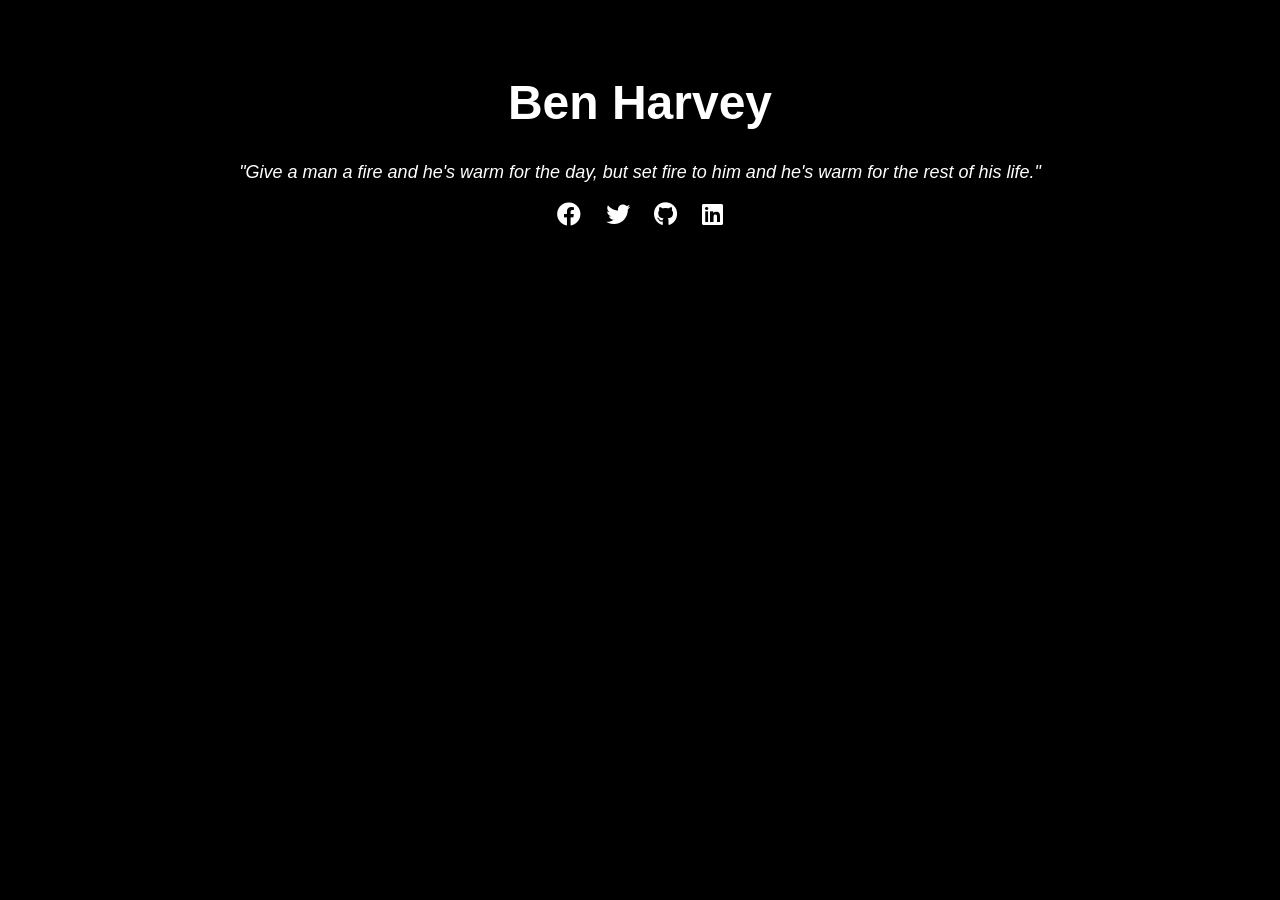
==== index.html @ e2bfe621 "fixed broken social links" ====
<!DOCTYPE html>

<html lang="en">

<head>
    
    <meta charset="UTF-8">
    
    <meta name="viewport" content="width=device-width, initial-scale=1.0">
    
    <link rel="icon" type="image/x-icon" href="assets\favicon.ico">
    <link rel="stylesheet" type="text/css" href="style.css">
    <link rel="stylesheet" href="https://cdnjs.cloudflare.com/ajax/libs/font-awesome/5.15.3/css/all.min.css">
    
    <script src="script.js"></script>
    
    <title>Ben Harvey's Website</title>
    
</head>

<body>
    
    <h1>Ben Harvey</h1>

    <p><span><em>"Give a man a fire and he's warm for the day, but set fire to him and he's warm for the rest of his life."</em></span></p>

    <footer>

        <ul class="social-links">
            <li><a href="https://www.facebook.com/ben.harvey.73307634"><i class="fab fa-facebook"></i></a></li>
            <li><a href="https://twitter.com/BenHarv70052953"><i class="fab fa-twitter"></i></a></li>
            <li><a href="https://github.com/xBen-Harveyx"><i class="fab fa-github"></i></a></li>
            <li><a href="https://www.linkedin.com/in/benjamindharvey/"><i class="fab fa-linkedin"></i></a></li>
            <!-- Add more elements for additional links -->
            <!-- Add more elements for additional links -->
        </ul>

    </footer>


</body>

</html>
---- style.css ----
body {
  background-color: #000;
  color: #fff;
  font-family: Arial, Helvetica, sans-serif;
}

h1 {
  color: #fff;
  text-align: center;
  font-size: 48px;
  margin-top: 75px;
}

a {
  color: #6bbed8;
}

p  {
    color: #fff;
    text-align: center;
    font-size: 18px;
}

footer {
    background-color: #000; /* Optional: Add a background color to the footer */
    text-align: center; /* Center the links horizontally */
  }
  
.social-links {
  list-style: none;
  padding: 0;
  text-align: center;
}

.social-links li {
  display: inline;
  margin: 0 10px;
}

.social-links a {
  color: #fff; /* Set the color for the icons */
  text-decoration: none;
  font-size: 24px; /* Adjust the size of the icons */
}

/* Add more styles for other elements as needed */
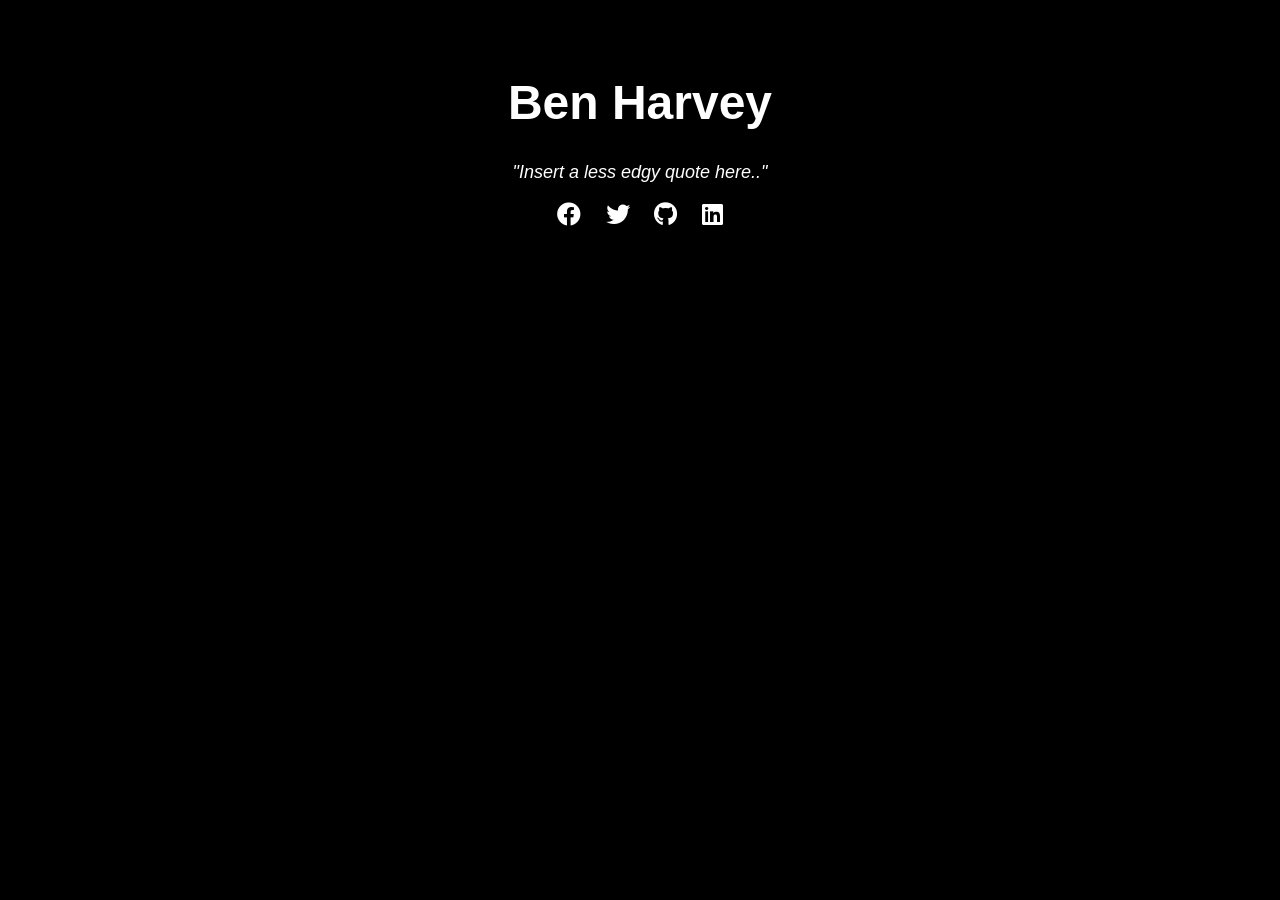
==== commit 99bace58: "Add files via upload" ====
--- a/index.html
+++ b/index.html
@@ -22,15 +22,15 @@
     
     <h1>Ben Harvey</h1>
 
-    <p><span><em>"Give a man a fire and he's warm for the day, but set fire to him and he's warm for the rest of his life."</em></span></p>
+    <p><span><em>"Insert a less edgy quote here.."</em></span></p>
 
     <footer>
 
         <ul class="social-links">
             <li><a href="https://www.facebook.com/ben.harvey.73307634"><i class="fab fa-facebook"></i></a></li>
             <li><a href="https://twitter.com/BenHarv70052953"><i class="fab fa-twitter"></i></a></li>
-            <li><a href="https://github.com/xBen-Harveyx"><i class="fab fa-github"></i></a></li>
-            <li><a href="https://www.linkedin.com/in/benjamindharvey/"><i class="fab fa-linkedin"></i></a></li>
+            <li><a href="https://https://github.com/xBen-Harveyx"><i class="fab fa-github"></i></a></li>
+            <li><a href="https://https://www.linkedin.com/in/benjamindharvey/"><i class="fab fa-linkedin"></i></a></li>
             <!-- Add more elements for additional links -->
             <!-- Add more elements for additional links -->
         </ul>
@@ -40,4 +40,4 @@
 
 </body>
 
-</html>
+</html>
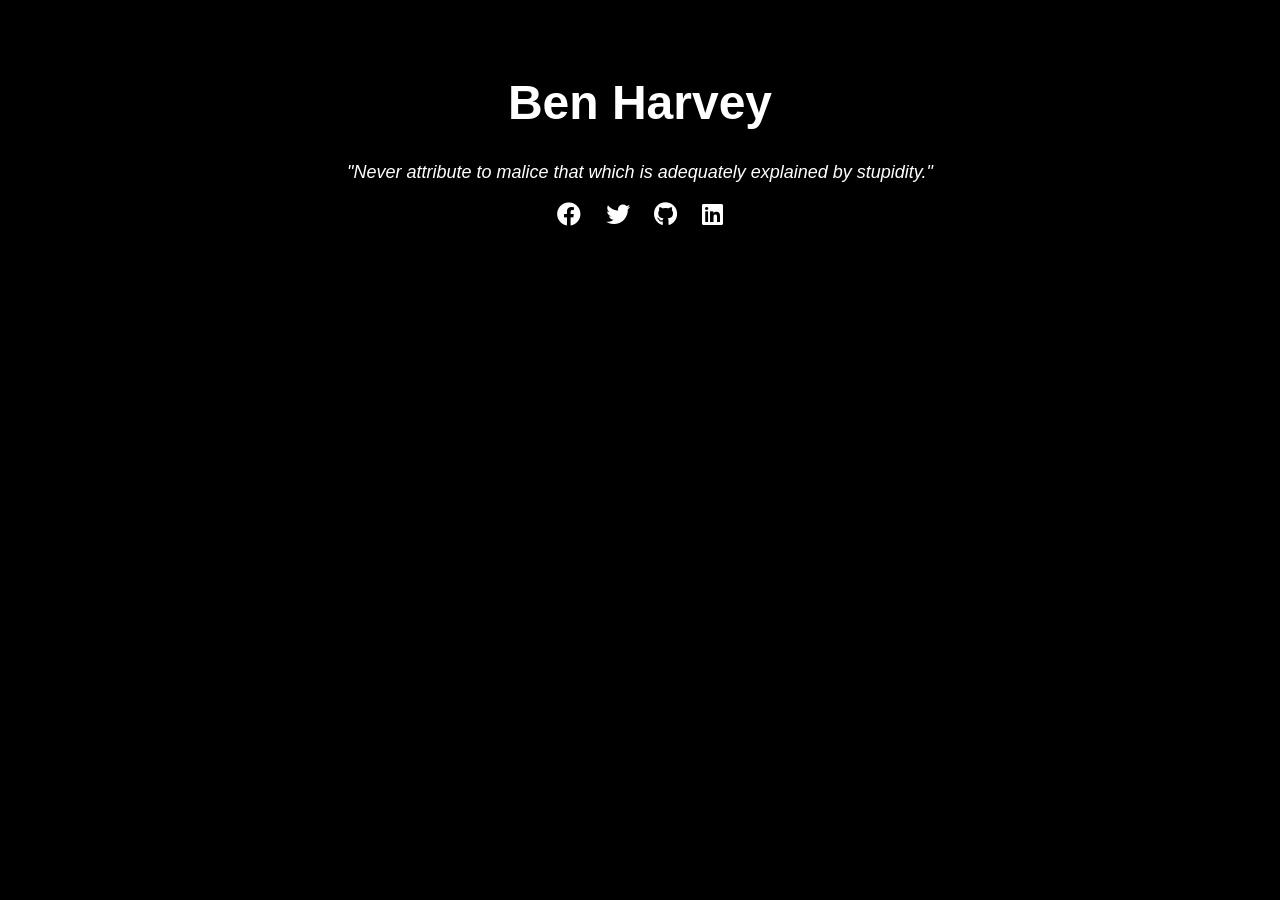
==== commit ff5ce0d3: "Update index.html updated quote" ====
--- a/index.html
+++ b/index.html
@@ -22,15 +22,15 @@
     
     <h1>Ben Harvey</h1>
 
-    <p><span><em>"Insert a less edgy quote here.."</em></span></p>
+    <p><span><em>"Never attribute to malice that which is adequately explained by stupidity."</em></span></p>
 
     <footer>
 
         <ul class="social-links">
             <li><a href="https://www.facebook.com/ben.harvey.73307634"><i class="fab fa-facebook"></i></a></li>
             <li><a href="https://twitter.com/BenHarv70052953"><i class="fab fa-twitter"></i></a></li>
-            <li><a href="https://https://github.com/xBen-Harveyx"><i class="fab fa-github"></i></a></li>
-            <li><a href="https://https://www.linkedin.com/in/benjamindharvey/"><i class="fab fa-linkedin"></i></a></li>
+            <li><a href="https://github.com/xBen-Harveyx"><i class="fab fa-github"></i></a></li>
+            <li><a href="https://www.linkedin.com/in/benjamindharvey/"><i class="fab fa-linkedin"></i></a></li>
             <!-- Add more elements for additional links -->
             <!-- Add more elements for additional links -->
         </ul>
@@ -40,4 +40,4 @@
 
 </body>
 
-</html>+</html>
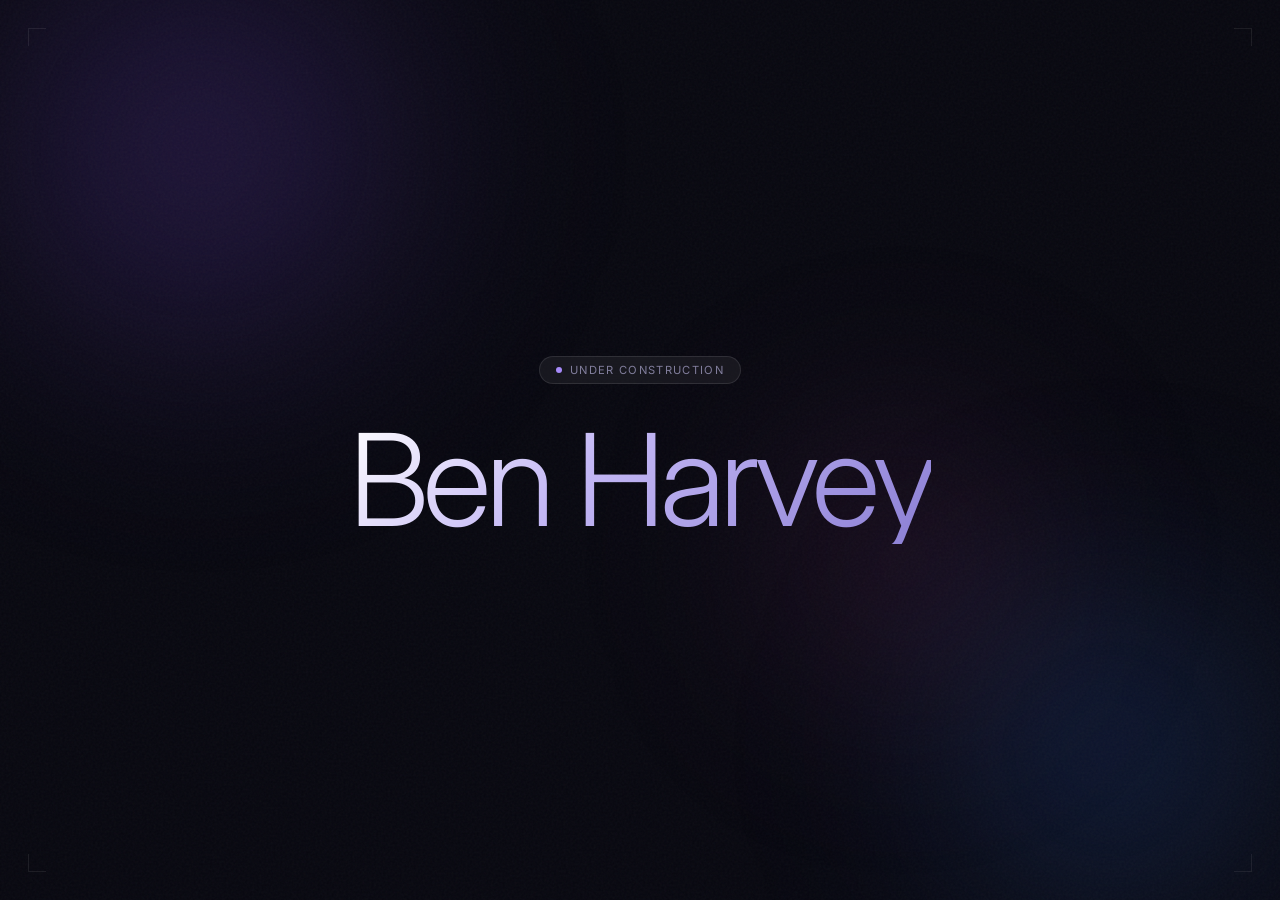
==== commit 2c71e330: "rewrote, removed old content." ====
--- a/index.html
+++ b/index.html
@@ -1,43 +1,160 @@
 <!DOCTYPE html>
+<html lang="en">
+<head>
+  <meta charset="UTF-8" />
+  <meta name="viewport" content="width=device-width, initial-scale=1.0" />
+  <title>Ben Harvey</title>
+  <link rel="preconnect" href="https://fonts.googleapis.com" />
+  <link rel="preconnect" href="https://fonts.gstatic.com" crossorigin />
+  <link href="https://fonts.googleapis.com/css2?family=Geist:wght@300;400&family=Inter:wght@300&display=swap" rel="stylesheet" />
+  <style>
+    *, *::before, *::after { margin: 0; padding: 0; box-sizing: border-box; }
+    html, body { height: 100%; }
 
-<html lang="en">
+    body {
+      background-color: #080810;
+      color: #e2dff8;
+      font-family: 'Inter', ui-sans-serif, system-ui, sans-serif;
+      display: flex;
+      align-items: center;
+      justify-content: center;
+      min-height: 100vh;
+      overflow: hidden;
+      position: relative;
+    }
 
-<head>
-    
-    <meta charset="UTF-8">
-    
-    <meta name="viewport" content="width=device-width, initial-scale=1.0">
-    
-    <link rel="icon" type="image/x-icon" href="assets\favicon.ico">
-    <link rel="stylesheet" type="text/css" href="style.css">
-    <link rel="stylesheet" href="https://cdnjs.cloudflare.com/ajax/libs/font-awesome/5.15.3/css/all.min.css">
-    
-    <script src="script.js"></script>
-    
-    <title>Ben Harvey's Website</title>
-    
+    .blob {
+      position: fixed;
+      border-radius: 50%;
+      filter: blur(90px);
+      pointer-events: none;
+      z-index: 0;
+    }
+    .blob-1 {
+      width: 600px; height: 600px; top: -150px; left: -100px;
+      background: radial-gradient(circle, rgba(99,60,180,0.35) 0%, transparent 70%);
+      animation: drift1 18s ease-in-out infinite alternate;
+    }
+    .blob-2 {
+      width: 500px; height: 500px; bottom: -100px; right: -80px;
+      background: radial-gradient(circle, rgba(40,90,180,0.3) 0%, transparent 70%);
+      animation: drift2 22s ease-in-out infinite alternate;
+    }
+    .blob-3 {
+      width: 400px; height: 400px; top: 40%; left: 55%;
+      background: radial-gradient(circle, rgba(160,60,140,0.2) 0%, transparent 70%);
+      animation: drift3 15s ease-in-out infinite alternate;
+    }
+
+    @keyframes drift1 {
+      from { transform: translate(0,0) scale(1); } to { transform: translate(60px,40px) scale(1.1); }
+    }
+    @keyframes drift2 {
+      from { transform: translate(0,0) scale(1); } to { transform: translate(-50px,-30px) scale(1.08); }
+    }
+    @keyframes drift3 {
+      from { transform: translate(0,0) scale(1); } to { transform: translate(-40px,50px) scale(0.92); }
+    }
+
+    body::before {
+      content: '';
+      position: fixed;
+      inset: 0;
+      background-image: url("data:image/svg+xml,%3Csvg viewBox='0 0 512 512' xmlns='http://www.w3.org/2000/svg'%3E%3Cfilter id='n'%3E%3CfeTurbulence type='fractalNoise' baseFrequency='0.75' numOctaves='4' stitchTiles='stitch'/%3E%3C/filter%3E%3Crect width='100%25' height='100%25' filter='url(%23n)'/%3E%3C/svg%3E");
+      opacity: 0.04;
+      pointer-events: none;
+      z-index: 10;
+    }
+
+    .container {
+      position: relative;
+      z-index: 20;
+      text-align: center;
+      padding: 2rem;
+      display: flex;
+      flex-direction: column;
+      align-items: center;
+      gap: 2rem;
+    }
+
+    .badge {
+      display: inline-flex;
+      align-items: center;
+      gap: 0.5rem;
+      background: rgba(255,255,255,0.06);
+      border: 1px solid rgba(255,255,255,0.1);
+      border-radius: 999px;
+      padding: 0.35rem 1rem;
+      font-size: 0.7rem;
+      letter-spacing: 0.12em;
+      text-transform: uppercase;
+      color: rgba(200,195,240,0.6);
+      animation: fadeSlideUp 0.9s ease 0.1s both;
+      backdrop-filter: blur(8px);
+    }
+
+    .dot {
+      width: 6px; height: 6px;
+      border-radius: 50%;
+      background: #a78bfa;
+      animation: pulse 2.5s ease-in-out infinite;
+      flex-shrink: 0;
+    }
+
+    @keyframes pulse {
+      0%, 100% { opacity: 1; box-shadow: 0 0 0 0 rgba(167,139,250,0.4); }
+      50%       { opacity: 0.5; box-shadow: 0 0 0 4px rgba(167,139,250,0); }
+    }
+
+    .name {
+      font-size: clamp(3.5rem, 11vw, 8rem);
+      font-weight: 300;
+      line-height: 1;
+      letter-spacing: -0.04em;
+      background: linear-gradient(135deg, #ffffff 0%, #c4b8f5 40%, #8b7fd4 100%);
+      -webkit-background-clip: text;
+      -webkit-text-fill-color: transparent;
+      background-clip: text;
+      animation: fadeSlideUp 0.9s ease 0.25s both;
+    }
+
+    .corner {
+      position: fixed;
+      width: 18px; height: 18px;
+      border-color: rgba(255,255,255,0.08);
+      border-style: solid;
+      opacity: 0;
+      animation: fadeSlideUp 1.2s ease 0.5s forwards;
+    }
+    .corner--tl { top: 1.75rem; left: 1.75rem; border-width: 1px 0 0 1px; }
+    .corner--tr { top: 1.75rem; right: 1.75rem; border-width: 1px 1px 0 0; }
+    .corner--bl { bottom: 1.75rem; left: 1.75rem; border-width: 0 0 1px 1px; }
+    .corner--br { bottom: 1.75rem; right: 1.75rem; border-width: 0 1px 1px 0; }
+
+    @keyframes fadeSlideUp {
+      from { opacity: 0; transform: translateY(14px); }
+      to   { opacity: 1; transform: translateY(0); }
+    }
+  </style>
 </head>
+<body>
 
-<body>
-    
-    <h1>Ben Harvey</h1>
+  <div class="blob blob-1"></div>
+  <div class="blob blob-2"></div>
+  <div class="blob blob-3"></div>
 
-    <p><span><em>"Never attribute to malice that which is adequately explained by stupidity."</em></span></p>
+  <div class="corner corner--tl"></div>
+  <div class="corner corner--tr"></div>
+  <div class="corner corner--bl"></div>
+  <div class="corner corner--br"></div>
 
-    <footer>
-
-        <ul class="social-links">
-            <li><a href="https://www.facebook.com/ben.harvey.73307634"><i class="fab fa-facebook"></i></a></li>
-            <li><a href="https://twitter.com/BenHarv70052953"><i class="fab fa-twitter"></i></a></li>
-            <li><a href="https://github.com/xBen-Harveyx"><i class="fab fa-github"></i></a></li>
-            <li><a href="https://www.linkedin.com/in/benjamindharvey/"><i class="fab fa-linkedin"></i></a></li>
-            <!-- Add more elements for additional links -->
-            <!-- Add more elements for additional links -->
-        </ul>
-
-    </footer>
-
+  <div class="container">
+    <div class="badge">
+      <span class="dot"></span>
+      Under Construction
+    </div>
+    <h1 class="name">Ben Harvey</h1>
+  </div>
 
 </body>
-
-</html>
+</html>
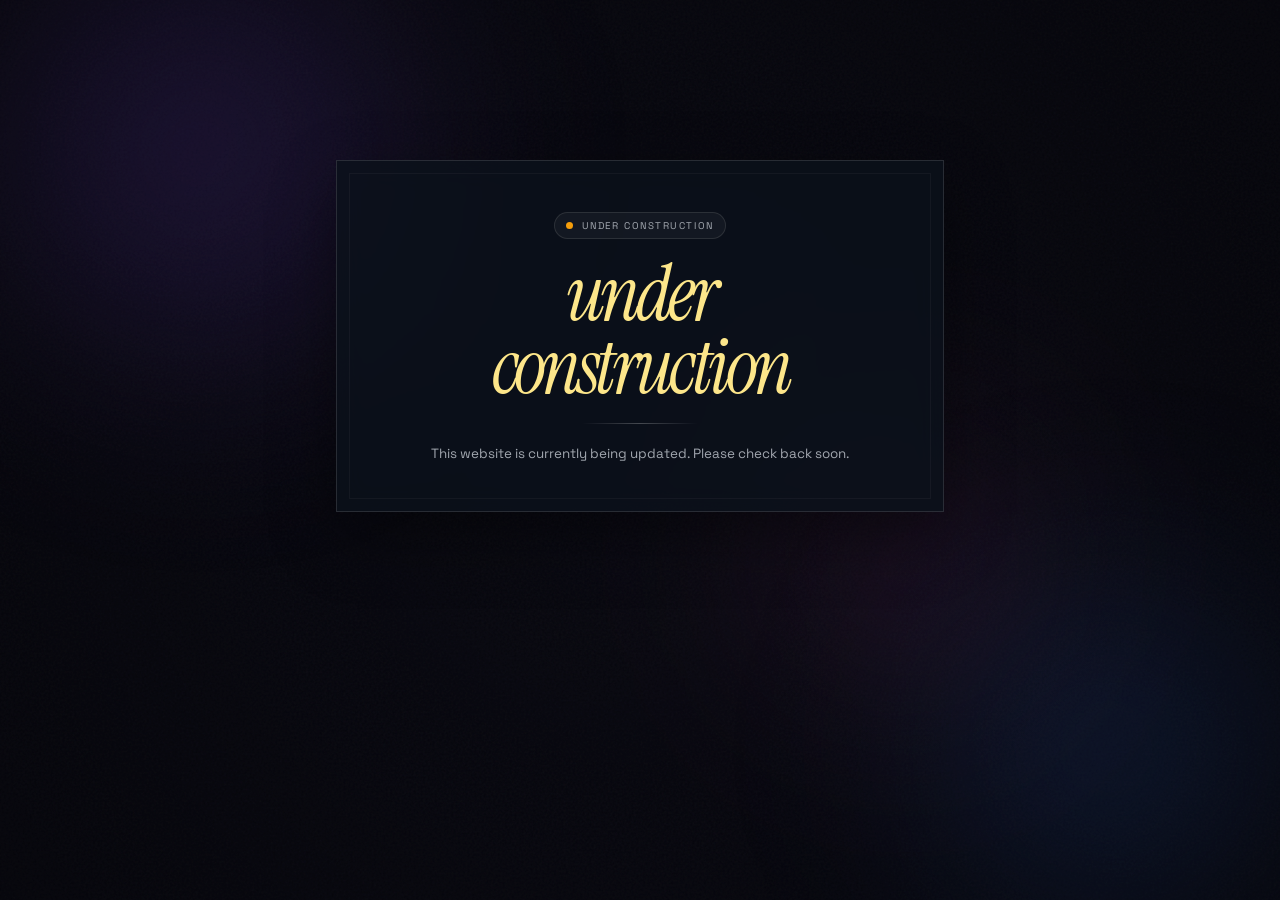
==== commit b2a6d087: "adjusted hte layout and content." ====
--- a/index.html
+++ b/index.html
@@ -1,160 +1,264 @@
-<!DOCTYPE html>
-<html lang="en">
-<head>
-  <meta charset="UTF-8" />
-  <meta name="viewport" content="width=device-width, initial-scale=1.0" />
-  <title>Ben Harvey</title>
-  <link rel="preconnect" href="https://fonts.googleapis.com" />
-  <link rel="preconnect" href="https://fonts.gstatic.com" crossorigin />
-  <link href="https://fonts.googleapis.com/css2?family=Geist:wght@300;400&family=Inter:wght@300&display=swap" rel="stylesheet" />
-  <style>
-    *, *::before, *::after { margin: 0; padding: 0; box-sizing: border-box; }
-    html, body { height: 100%; }
-
-    body {
-      background-color: #080810;
-      color: #e2dff8;
-      font-family: 'Inter', ui-sans-serif, system-ui, sans-serif;
-      display: flex;
-      align-items: center;
-      justify-content: center;
-      min-height: 100vh;
-      overflow: hidden;
-      position: relative;
-    }
-
-    .blob {
-      position: fixed;
-      border-radius: 50%;
-      filter: blur(90px);
-      pointer-events: none;
-      z-index: 0;
-    }
-    .blob-1 {
-      width: 600px; height: 600px; top: -150px; left: -100px;
-      background: radial-gradient(circle, rgba(99,60,180,0.35) 0%, transparent 70%);
-      animation: drift1 18s ease-in-out infinite alternate;
-    }
-    .blob-2 {
-      width: 500px; height: 500px; bottom: -100px; right: -80px;
-      background: radial-gradient(circle, rgba(40,90,180,0.3) 0%, transparent 70%);
-      animation: drift2 22s ease-in-out infinite alternate;
-    }
-    .blob-3 {
-      width: 400px; height: 400px; top: 40%; left: 55%;
-      background: radial-gradient(circle, rgba(160,60,140,0.2) 0%, transparent 70%);
-      animation: drift3 15s ease-in-out infinite alternate;
-    }
-
-    @keyframes drift1 {
-      from { transform: translate(0,0) scale(1); } to { transform: translate(60px,40px) scale(1.1); }
-    }
-    @keyframes drift2 {
-      from { transform: translate(0,0) scale(1); } to { transform: translate(-50px,-30px) scale(1.08); }
-    }
-    @keyframes drift3 {
-      from { transform: translate(0,0) scale(1); } to { transform: translate(-40px,50px) scale(0.92); }
-    }
-
-    body::before {
-      content: '';
-      position: fixed;
-      inset: 0;
-      background-image: url("data:image/svg+xml,%3Csvg viewBox='0 0 512 512' xmlns='http://www.w3.org/2000/svg'%3E%3Cfilter id='n'%3E%3CfeTurbulence type='fractalNoise' baseFrequency='0.75' numOctaves='4' stitchTiles='stitch'/%3E%3C/filter%3E%3Crect width='100%25' height='100%25' filter='url(%23n)'/%3E%3C/svg%3E");
-      opacity: 0.04;
-      pointer-events: none;
-      z-index: 10;
-    }
-
-    .container {
-      position: relative;
-      z-index: 20;
-      text-align: center;
-      padding: 2rem;
-      display: flex;
-      flex-direction: column;
-      align-items: center;
-      gap: 2rem;
-    }
-
-    .badge {
-      display: inline-flex;
-      align-items: center;
-      gap: 0.5rem;
-      background: rgba(255,255,255,0.06);
-      border: 1px solid rgba(255,255,255,0.1);
-      border-radius: 999px;
-      padding: 0.35rem 1rem;
-      font-size: 0.7rem;
-      letter-spacing: 0.12em;
-      text-transform: uppercase;
-      color: rgba(200,195,240,0.6);
-      animation: fadeSlideUp 0.9s ease 0.1s both;
-      backdrop-filter: blur(8px);
-    }
-
-    .dot {
-      width: 6px; height: 6px;
-      border-radius: 50%;
-      background: #a78bfa;
-      animation: pulse 2.5s ease-in-out infinite;
-      flex-shrink: 0;
-    }
-
-    @keyframes pulse {
-      0%, 100% { opacity: 1; box-shadow: 0 0 0 0 rgba(167,139,250,0.4); }
-      50%       { opacity: 0.5; box-shadow: 0 0 0 4px rgba(167,139,250,0); }
-    }
-
-    .name {
-      font-size: clamp(3.5rem, 11vw, 8rem);
-      font-weight: 300;
-      line-height: 1;
-      letter-spacing: -0.04em;
-      background: linear-gradient(135deg, #ffffff 0%, #c4b8f5 40%, #8b7fd4 100%);
-      -webkit-background-clip: text;
-      -webkit-text-fill-color: transparent;
-      background-clip: text;
-      animation: fadeSlideUp 0.9s ease 0.25s both;
-    }
-
-    .corner {
-      position: fixed;
-      width: 18px; height: 18px;
-      border-color: rgba(255,255,255,0.08);
-      border-style: solid;
-      opacity: 0;
-      animation: fadeSlideUp 1.2s ease 0.5s forwards;
-    }
-    .corner--tl { top: 1.75rem; left: 1.75rem; border-width: 1px 0 0 1px; }
-    .corner--tr { top: 1.75rem; right: 1.75rem; border-width: 1px 1px 0 0; }
-    .corner--bl { bottom: 1.75rem; left: 1.75rem; border-width: 0 0 1px 1px; }
-    .corner--br { bottom: 1.75rem; right: 1.75rem; border-width: 0 1px 1px 0; }
-
-    @keyframes fadeSlideUp {
-      from { opacity: 0; transform: translateY(14px); }
-      to   { opacity: 1; transform: translateY(0); }
-    }
-  </style>
-</head>
-<body>
-
-  <div class="blob blob-1"></div>
-  <div class="blob blob-2"></div>
-  <div class="blob blob-3"></div>
-
-  <div class="corner corner--tl"></div>
-  <div class="corner corner--tr"></div>
-  <div class="corner corner--bl"></div>
-  <div class="corner corner--br"></div>
-
-  <div class="container">
-    <div class="badge">
-      <span class="dot"></span>
-      Under Construction
-    </div>
-    <h1 class="name">Ben Harvey</h1>
-  </div>
-
-</body>
-</html>+<!DOCTYPE html>
+<html lang="en">
+<head>
+  <meta charset="UTF-8" />
+  <meta name="viewport" content="width=device-width, initial-scale=1.0" />
+  <meta
+    name="description"
+    content="Ben Harvey's website is currently under construction."
+  />
+  <title>Ben Harvey | Under Construction</title>
+  <link rel="icon" type="image/x-icon" href="./assets/favicon.ico" />
+  <link rel="preconnect" href="https://fonts.googleapis.com" />
+  <link rel="preconnect" href="https://fonts.gstatic.com" crossorigin />
+  <link
+    href="https://fonts.googleapis.com/css2?family=Instrument+Serif:ital@0;1&family=Space+Grotesk:wght@400;500;700&display=swap"
+    rel="stylesheet"
+  />
+  <style>
+    :root {
+      color-scheme: dark;
+      --bg: #080810;
+      --panel: rgba(12, 18, 28, 0.82);
+      --panel-border: rgba(255, 255, 255, 0.12);
+      --text: #f8fafc;
+      --muted: rgba(226, 232, 240, 0.7);
+      --accent: #f59e0b;
+      --shadow: 0 24px 60px rgba(0, 0, 0, 0.38);
+    }
+
+    *, *::before, *::after {
+      box-sizing: border-box;
+      margin: 0;
+      padding: 0;
+    }
+
+    html, body {
+      min-height: 100%;
+    }
+
+    body {
+      font-family: "Space Grotesk", system-ui, sans-serif;
+      color: var(--text);
+      background-color: var(--bg);
+      overflow: hidden;
+      position: relative;
+      display: grid;
+      place-items: start center;
+      min-height: 100vh;
+      padding: 10rem 2rem 2rem;
+    }
+
+    body::before,
+    body::after {
+      content: "";
+      position: fixed;
+      inset: 0;
+      pointer-events: none;
+    }
+
+    body::before {
+      background-image: url("data:image/svg+xml,%3Csvg viewBox='0 0 512 512' xmlns='http://www.w3.org/2000/svg'%3E%3Cfilter id='n'%3E%3CfeTurbulence type='fractalNoise' baseFrequency='0.75' numOctaves='4' stitchTiles='stitch'/%3E%3C/filter%3E%3Crect width='100%25' height='100%25' filter='url(%23n)'/%3E%3C/svg%3E");
+      opacity: 0.04;
+    }
+
+    body::after {
+      background: radial-gradient(circle at center, rgba(0, 0, 0, 0), rgba(0, 0, 0, 0.28));
+    }
+
+    .glow {
+      position: fixed;
+      border-radius: 50%;
+      filter: blur(90px);
+      pointer-events: none;
+      z-index: 0;
+    }
+
+    .glow-a {
+      width: 600px;
+      height: 600px;
+      top: -150px;
+      left: -100px;
+      background: radial-gradient(circle, rgba(99, 60, 180, 0.35) 0%, transparent 70%);
+      animation: drift1 18s ease-in-out infinite alternate;
+    }
+
+    .glow-b {
+      width: 500px;
+      height: 500px;
+      bottom: -100px;
+      right: -80px;
+      background: radial-gradient(circle, rgba(40, 90, 180, 0.3) 0%, transparent 70%);
+      animation: drift2 22s ease-in-out infinite alternate;
+    }
+
+    .glow-c {
+      width: 400px;
+      height: 400px;
+      top: 40%;
+      left: 55%;
+      background: radial-gradient(circle, rgba(160, 60, 140, 0.2) 0%, transparent 70%);
+      animation: drift3 15s ease-in-out infinite alternate;
+    }
+
+    .frame {
+      position: relative;
+      z-index: 1;
+      width: min(608px, 100%);
+      border: 1px solid var(--panel-border);
+      background: var(--panel);
+      backdrop-filter: blur(14px);
+      box-shadow: var(--shadow);
+      overflow: hidden;
+      text-align: center;
+    }
+
+    .frame::before {
+      content: "";
+      position: absolute;
+      inset: 0;
+      border: 1px solid rgba(255, 255, 255, 0.04);
+      pointer-events: none;
+      inset: 0.75rem;
+    }
+
+    .content {
+      position: relative;
+      padding: 3.2rem 1.6rem 2.8rem;
+      display: flex;
+      flex-direction: column;
+      align-items: center;
+      gap: 1.2rem;
+    }
+
+    .badge {
+      display: inline-flex;
+      align-items: center;
+      gap: 0.52rem;
+      padding: 0.36rem 0.72rem;
+      border: 1px solid rgba(255, 255, 255, 0.1);
+      border-radius: 999px;
+      background: rgba(255, 255, 255, 0.04);
+      color: var(--muted);
+      font-size: 0.61rem;
+      text-transform: uppercase;
+      letter-spacing: 0.16em;
+    }
+
+    .status-dot {
+      width: 0.44rem;
+      height: 0.44rem;
+      border-radius: 50%;
+      background: var(--accent);
+      box-shadow: 0 0 0 0 rgba(245, 158, 11, 0.45);
+      animation: pulse 2.4s ease-in-out infinite;
+    }
+
+    h1 {
+      font-size: clamp(2.4rem, 8vw, 4.8rem);
+      line-height: 0.95;
+      letter-spacing: -0.06em;
+      max-width: 8ch;
+    }
+
+    h1 .serif {
+      display: block;
+      font-family: "Instrument Serif", Georgia, serif;
+      font-style: italic;
+      font-weight: 400;
+      color: #fde68a;
+    }
+
+    .message {
+      max-width: 27rem;
+      color: var(--muted);
+      font-size: 0.84rem;
+      line-height: 1.7;
+    }
+
+    .rule {
+      width: min(7.2rem, 40%);
+      height: 1px;
+      background: linear-gradient(90deg, transparent, rgba(255, 255, 255, 0.24), transparent);
+      pointer-events: none;
+    }
+
+    @keyframes pulse {
+      0%, 100% {
+        transform: scale(1);
+        box-shadow: 0 0 0 0 rgba(245, 158, 11, 0.4);
+      }
+      50% {
+        transform: scale(0.92);
+        box-shadow: 0 0 0 8px rgba(245, 158, 11, 0);
+      }
+    }
+
+    @keyframes drift {
+      from {
+        transform: translate3d(0, 0, 0) scale(1);
+      }
+      to {
+        transform: translate3d(1rem, -0.75rem, 0) scale(1.04);
+      }
+    }
+
+    @keyframes drift1 {
+      from { transform: translate(0, 0) scale(1); }
+      to { transform: translate(60px, 40px) scale(1.1); }
+    }
+
+    @keyframes drift2 {
+      from { transform: translate(0, 0) scale(1); }
+      to { transform: translate(-50px, -30px) scale(1.08); }
+    }
+
+    @keyframes drift3 {
+      from { transform: translate(0, 0) scale(1); }
+      to { transform: translate(-40px, 50px) scale(0.92); }
+    }
+
+    @media (max-width: 640px) {
+      body {
+        padding: 6rem 1rem 1rem;
+      }
+
+      .content {
+        padding: 2.4rem 1rem;
+      }
+
+      .message {
+        font-size: 0.84rem;
+      }
+    }
+
+    @media (prefers-reduced-motion: reduce) {
+      *, *::before, *::after {
+        animation: none !important;
+        transition: none !important;
+      }
+    }
+  </style>
+</head>
+<body>
+  <div class="glow glow-a"></div>
+  <div class="glow glow-b"></div>
+  <div class="glow glow-c"></div>
+
+  <section class="frame" aria-label="Under construction page">
+    <div class="content">
+      <div class="badge">
+        <span class="status-dot" aria-hidden="true"></span>
+        Under Construction
+      </div>
+      <h1>
+        <span class="serif">under construction</span>
+      </h1>
+      <div class="rule" aria-hidden="true"></div>
+      <p class="message">
+        This website is currently being updated. Please check back soon.
+      </p>
+    </div>
+  </section>
+</body>
+</html>
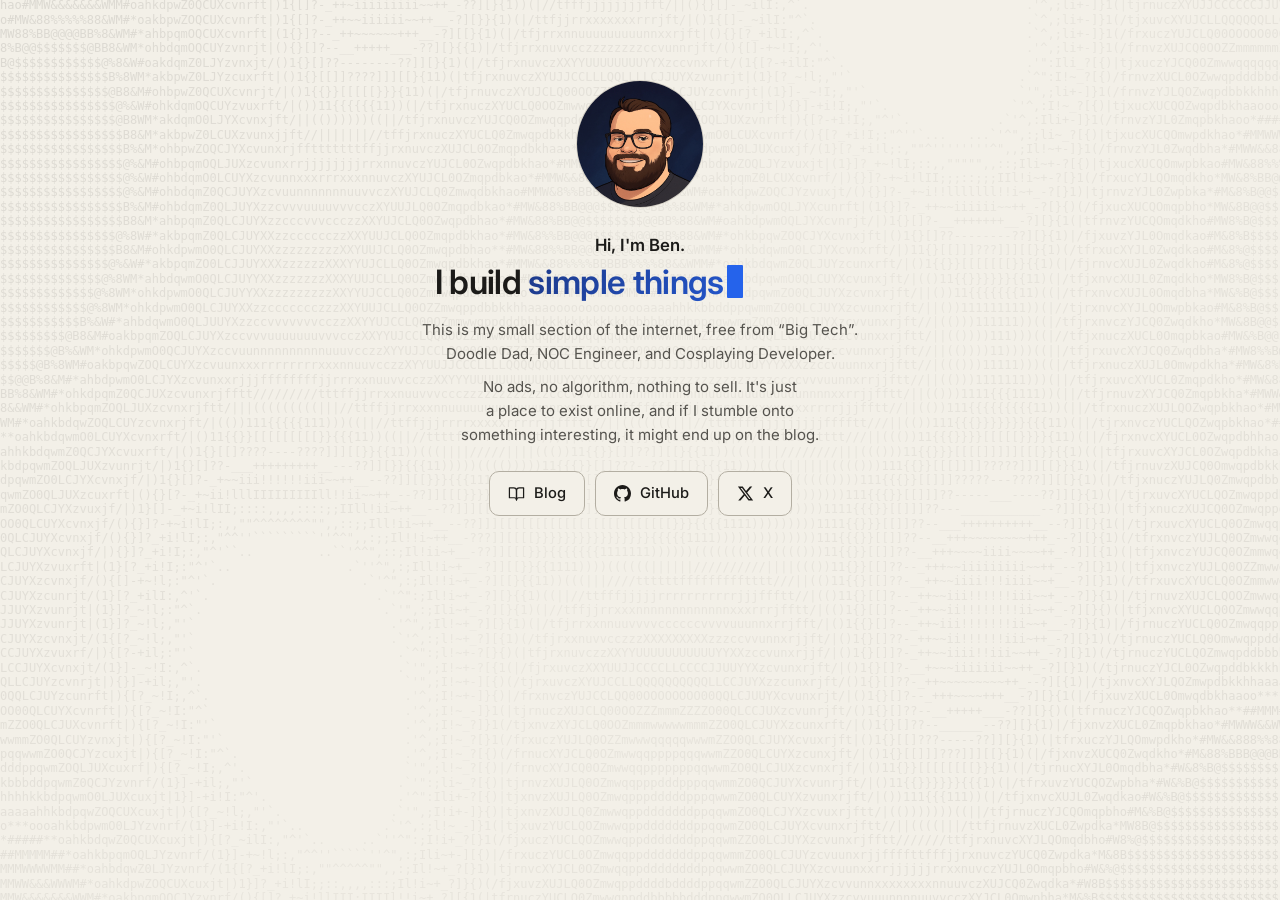
==== commit 2ea91bd9: "initial commit" ====
--- a/index.html
+++ b/index.html
@@ -1,264 +1,44 @@
 <!DOCTYPE html>
 <html lang="en">
 <head>
-  <meta charset="UTF-8" />
-  <meta name="viewport" content="width=device-width, initial-scale=1.0" />
-  <meta
-    name="description"
-    content="Ben Harvey's website is currently under construction."
-  />
-  <title>Ben Harvey | Under Construction</title>
-  <link rel="icon" type="image/x-icon" href="./assets/favicon.ico" />
-  <link rel="preconnect" href="https://fonts.googleapis.com" />
-  <link rel="preconnect" href="https://fonts.gstatic.com" crossorigin />
-  <link
-    href="https://fonts.googleapis.com/css2?family=Instrument+Serif:ital@0;1&family=Space+Grotesk:wght@400;500;700&display=swap"
-    rel="stylesheet"
-  />
-  <style>
-    :root {
-      color-scheme: dark;
-      --bg: #080810;
-      --panel: rgba(12, 18, 28, 0.82);
-      --panel-border: rgba(255, 255, 255, 0.12);
-      --text: #f8fafc;
-      --muted: rgba(226, 232, 240, 0.7);
-      --accent: #f59e0b;
-      --shadow: 0 24px 60px rgba(0, 0, 0, 0.38);
-    }
-
-    *, *::before, *::after {
-      box-sizing: border-box;
-      margin: 0;
-      padding: 0;
-    }
-
-    html, body {
-      min-height: 100%;
-    }
-
-    body {
-      font-family: "Space Grotesk", system-ui, sans-serif;
-      color: var(--text);
-      background-color: var(--bg);
-      overflow: hidden;
-      position: relative;
-      display: grid;
-      place-items: start center;
-      min-height: 100vh;
-      padding: 10rem 2rem 2rem;
-    }
-
-    body::before,
-    body::after {
-      content: "";
-      position: fixed;
-      inset: 0;
-      pointer-events: none;
-    }
-
-    body::before {
-      background-image: url("data:image/svg+xml,%3Csvg viewBox='0 0 512 512' xmlns='http://www.w3.org/2000/svg'%3E%3Cfilter id='n'%3E%3CfeTurbulence type='fractalNoise' baseFrequency='0.75' numOctaves='4' stitchTiles='stitch'/%3E%3C/filter%3E%3Crect width='100%25' height='100%25' filter='url(%23n)'/%3E%3C/svg%3E");
-      opacity: 0.04;
-    }
-
-    body::after {
-      background: radial-gradient(circle at center, rgba(0, 0, 0, 0), rgba(0, 0, 0, 0.28));
-    }
-
-    .glow {
-      position: fixed;
-      border-radius: 50%;
-      filter: blur(90px);
-      pointer-events: none;
-      z-index: 0;
-    }
-
-    .glow-a {
-      width: 600px;
-      height: 600px;
-      top: -150px;
-      left: -100px;
-      background: radial-gradient(circle, rgba(99, 60, 180, 0.35) 0%, transparent 70%);
-      animation: drift1 18s ease-in-out infinite alternate;
-    }
-
-    .glow-b {
-      width: 500px;
-      height: 500px;
-      bottom: -100px;
-      right: -80px;
-      background: radial-gradient(circle, rgba(40, 90, 180, 0.3) 0%, transparent 70%);
-      animation: drift2 22s ease-in-out infinite alternate;
-    }
-
-    .glow-c {
-      width: 400px;
-      height: 400px;
-      top: 40%;
-      left: 55%;
-      background: radial-gradient(circle, rgba(160, 60, 140, 0.2) 0%, transparent 70%);
-      animation: drift3 15s ease-in-out infinite alternate;
-    }
-
-    .frame {
-      position: relative;
-      z-index: 1;
-      width: min(608px, 100%);
-      border: 1px solid var(--panel-border);
-      background: var(--panel);
-      backdrop-filter: blur(14px);
-      box-shadow: var(--shadow);
-      overflow: hidden;
-      text-align: center;
-    }
-
-    .frame::before {
-      content: "";
-      position: absolute;
-      inset: 0;
-      border: 1px solid rgba(255, 255, 255, 0.04);
-      pointer-events: none;
-      inset: 0.75rem;
-    }
-
-    .content {
-      position: relative;
-      padding: 3.2rem 1.6rem 2.8rem;
-      display: flex;
-      flex-direction: column;
-      align-items: center;
-      gap: 1.2rem;
-    }
-
-    .badge {
-      display: inline-flex;
-      align-items: center;
-      gap: 0.52rem;
-      padding: 0.36rem 0.72rem;
-      border: 1px solid rgba(255, 255, 255, 0.1);
-      border-radius: 999px;
-      background: rgba(255, 255, 255, 0.04);
-      color: var(--muted);
-      font-size: 0.61rem;
-      text-transform: uppercase;
-      letter-spacing: 0.16em;
-    }
-
-    .status-dot {
-      width: 0.44rem;
-      height: 0.44rem;
-      border-radius: 50%;
-      background: var(--accent);
-      box-shadow: 0 0 0 0 rgba(245, 158, 11, 0.45);
-      animation: pulse 2.4s ease-in-out infinite;
-    }
-
-    h1 {
-      font-size: clamp(2.4rem, 8vw, 4.8rem);
-      line-height: 0.95;
-      letter-spacing: -0.06em;
-      max-width: 8ch;
-    }
-
-    h1 .serif {
-      display: block;
-      font-family: "Instrument Serif", Georgia, serif;
-      font-style: italic;
-      font-weight: 400;
-      color: #fde68a;
-    }
-
-    .message {
-      max-width: 27rem;
-      color: var(--muted);
-      font-size: 0.84rem;
-      line-height: 1.7;
-    }
-
-    .rule {
-      width: min(7.2rem, 40%);
-      height: 1px;
-      background: linear-gradient(90deg, transparent, rgba(255, 255, 255, 0.24), transparent);
-      pointer-events: none;
-    }
-
-    @keyframes pulse {
-      0%, 100% {
-        transform: scale(1);
-        box-shadow: 0 0 0 0 rgba(245, 158, 11, 0.4);
-      }
-      50% {
-        transform: scale(0.92);
-        box-shadow: 0 0 0 8px rgba(245, 158, 11, 0);
-      }
-    }
-
-    @keyframes drift {
-      from {
-        transform: translate3d(0, 0, 0) scale(1);
-      }
-      to {
-        transform: translate3d(1rem, -0.75rem, 0) scale(1.04);
-      }
-    }
-
-    @keyframes drift1 {
-      from { transform: translate(0, 0) scale(1); }
-      to { transform: translate(60px, 40px) scale(1.1); }
-    }
-
-    @keyframes drift2 {
-      from { transform: translate(0, 0) scale(1); }
-      to { transform: translate(-50px, -30px) scale(1.08); }
-    }
-
-    @keyframes drift3 {
-      from { transform: translate(0, 0) scale(1); }
-      to { transform: translate(-40px, 50px) scale(0.92); }
-    }
-
-    @media (max-width: 640px) {
-      body {
-        padding: 6rem 1rem 1rem;
-      }
-
-      .content {
-        padding: 2.4rem 1rem;
-      }
-
-      .message {
-        font-size: 0.84rem;
-      }
-    }
-
-    @media (prefers-reduced-motion: reduce) {
-      *, *::before, *::after {
-        animation: none !important;
-        transition: none !important;
-      }
-    }
-  </style>
+  <meta charset="utf-8">
+  <meta name="viewport" content="width=device-width, initial-scale=1">
+  <title>Ben</title>
+  <meta name="description" content="Personal homepage of Ben.">
+  <link rel="preconnect" href="https://fonts.googleapis.com">
+  <link rel="preconnect" href="https://fonts.gstatic.com" crossorigin>
+  <link rel="stylesheet" href="https://fonts.googleapis.com/css2?family=Inter:wght@400;500;600&display=swap">
+  <link rel="stylesheet" href="style.css">
+  <script src="script.js" defer></script>
+  <script src="ascii.js" defer></script>
+  <script src="components.js" defer></script>
 </head>
 <body>
-  <div class="glow glow-a"></div>
-  <div class="glow glow-b"></div>
-  <div class="glow glow-c"></div>
+  <main class="home">
+    <img class="avatar" src="img/portrait.webp" alt="Illustrated portrait of Ben" width="128" height="128">
 
-  <section class="frame" aria-label="Under construction page">
-    <div class="content">
-      <div class="badge">
-        <span class="status-dot" aria-hidden="true"></span>
-        Under Construction
-      </div>
-      <h1>
-        <span class="serif">under construction</span>
-      </h1>
-      <div class="rule" aria-hidden="true"></div>
-      <p class="message">
-        This website is currently being updated. Please check back soon.
-      </p>
+    <p class="lead">Hi, I'm Ben.</p>
+    <p class="headline">I build <span class="grad-text"><span class="rotator" data-words="simple things, complex things, things that last, whatever I want">simple things</span></span></p>
+    <div class="intro">
+      <p>This is my small section of the internet, free from &ldquo;Big Tech&rdquo;.<br>
+        Doodle&nbsp;Dad, NOC&nbsp;Engineer, and Cosplaying&nbsp;Developer.</p>
+      <p>No ads, no algorithm, nothing to sell. It's just a place to exist online, and if I stumble onto something interesting, it might end up on the blog.</p>
     </div>
-  </section>
+
+    <nav class="links" aria-label="Links">
+      <a class="link-btn" href="blog.html">
+        <svg viewBox="0 0 24 24" fill="none" stroke="currentColor" stroke-width="1.75" stroke-linecap="round" stroke-linejoin="round" aria-hidden="true"><path d="M2 4h6a4 4 0 0 1 4 4v13a3 3 0 0 0-3-3H2z"/><path d="M22 4h-6a4 4 0 0 0-4 4v13a3 3 0 0 1 3-3h7z"/></svg>
+        Blog
+      </a>
+      <a class="link-btn" href="https://github.com/">
+        <svg viewBox="0 0 16 16" fill="currentColor" aria-hidden="true"><path d="M8 0C3.58 0 0 3.58 0 8c0 3.54 2.29 6.53 5.47 7.59.4.07.55-.17.55-.38 0-.19-.01-.82-.01-1.49-2.01.37-2.53-.49-2.69-.94-.09-.23-.48-.94-.82-1.13-.28-.15-.68-.52-.01-.53.63-.01 1.08.58 1.23.82.72 1.21 1.87.87 2.33.66.07-.52.28-.87.51-1.07-1.78-.2-3.64-.89-3.64-3.95 0-.87.31-1.59.82-2.15-.08-.2-.36-1.02.08-2.12 0 0 .67-.21 2.2.82.64-.18 1.32-.27 2-.27.68 0 1.36.09 2 .27 1.53-1.04 2.2-.82 2.2-.82.44 1.1.16 1.92.08 2.12.51.56.82 1.27.82 2.15 0 3.07-1.87 3.75-3.65 3.95.29.25.54.73.54 1.48 0 1.07-.01 1.93-.01 2.2 0 .21.15.46.55.38A8.01 8.01 0 0 0 16 8c0-4.42-3.58-8-8-8z"/></svg>
+        GitHub
+      </a>
+      <a class="link-btn" href="https://x.com/">
+        <svg viewBox="0 0 24 24" fill="currentColor" aria-hidden="true"><path d="M18.244 2.25h3.308l-7.227 8.26 8.502 11.24H16.17l-5.214-6.817L4.99 21.75H1.68l7.73-8.835L1.254 2.25H8.08l4.713 6.231zm-1.161 17.52h1.833L7.084 4.126H5.117z"/></svg>
+        X
+      </a>
+    </nav>
+  </main>
 </body>
 </html>
--- a/style.css
+++ b/style.css
@@ -0,0 +1,302 @@
+/* ---------- palette ----------
+   Monochrome: graphite ink and a few grays on ivory paper. The ASCII field
+   uses the graphite --grad-* tones; the one splash of color is the blue
+   gradient on the typed words after "I build". */
+:root {
+  --font: "Inter", system-ui, -apple-system, "Segoe UI", Roboto, sans-serif;
+  --bg: #f3f0e8;
+  --surface: #ece8de;
+  --surface-hover: #e5e0d4;
+  --border: #d6d1c5;
+  --border-strong: #b3aea2;
+  --text: #1c1b19;
+  --muted: #55534e;
+  --faint: #8a867d;
+  --accent: #1c1b19;
+  --grad-from: #1c1b19;
+  --grad-mid: #9a968d;
+  --grad-to: #46443f;
+  --blue-from: #1e3a8a;
+  --blue-mid: #2563eb;
+  --blue-to: #0284c7;
+  --blue-grad: linear-gradient(120deg, var(--blue-from), var(--blue-mid), var(--blue-to));
+  --mono: ui-monospace, "Cascadia Mono", Consolas, Menlo, monospace;
+}
+
+/* ---------- base ---------- */
+*, *::before, *::after { box-sizing: border-box; }
+[hidden] { display: none !important; }
+
+html { -webkit-text-size-adjust: 100%; color-scheme: light; }
+
+::selection { color: var(--bg); background: var(--text); }
+
+body {
+  margin: 0;
+  padding: 0 16px;
+  background: var(--bg);
+  color: var(--text);
+  font-family: var(--font);
+  font-size: 15px;
+  line-height: 1.6;
+  -webkit-font-smoothing: antialiased;
+}
+
+main { max-width: 680px; margin: 0 auto; padding: 56px 0 24px; }
+
+/* ASCII field drawn by ascii.js */
+.bg-ascii {
+  position: fixed;
+  inset: 0;
+  z-index: -1;
+  width: 100%;
+  height: 100%;
+  pointer-events: none;
+}
+
+.sr-only {
+  position: absolute;
+  width: 1px;
+  height: 1px;
+  margin: -1px;
+  padding: 0;
+  overflow: hidden;
+  clip: rect(0, 0, 0, 0);
+  white-space: nowrap;
+  border: 0;
+}
+
+h1, h2, h3 { font-weight: 600; line-height: 1.25; letter-spacing: -0.01em; }
+h1 { font-size: 1.75rem; margin: 0 0 0.25em; }
+h2 { font-size: 1.1rem; margin: 2em 0 0.75em; }
+h3 { font-size: 1rem; margin: 0; }
+p { margin: 0 0 0.9em; }
+strong { font-weight: 600; }
+
+a { color: var(--accent); text-decoration: none; }
+a:hover { text-decoration: underline; text-underline-offset: 3px; }
+a:focus-visible { outline: 2px solid var(--accent); outline-offset: 2px; }
+/* Without a link color, links in running text need their underline. */
+.prose a, .page-head a { text-decoration: underline; text-underline-offset: 3px; }
+
+code {
+  font-family: var(--mono);
+  font-size: 0.9em;
+  padding: 0.1em 0.35em;
+  background: var(--surface);
+  border: 1px solid var(--border);
+  border-radius: 4px;
+}
+
+/* ---------- landing ---------- */
+.home { text-align: center; padding-top: 80px; }
+
+.avatar {
+  display: block;
+  width: 128px;
+  height: 128px;
+  margin: 0 auto 24px;
+  border-radius: 50%;
+  object-fit: cover;
+  border: 1px solid var(--border);
+}
+
+.lead { font-size: 1.05rem; font-weight: 600; margin: 0 0 0.2em; }
+.headline { font-size: 2.1rem; font-weight: 600; letter-spacing: -0.02em; line-height: 1.2; margin: 0 0 0.45em; }
+.intro { color: var(--muted); max-width: 500px; margin: 0 auto 24px; }
+.intro p { margin: 0 0 0.6em; text-wrap: balance; }
+.intro p:last-child { margin-bottom: 0; }
+
+/* ---------- components rewritten from performative-ui (MIT) ----------
+   https://performative-ui.cncl.co. Behavior lives in components.js. */
+
+/* GradientText */
+.grad-text {
+  display: inline-block;
+  background: var(--blue-grad);
+  background-size: 200% 200%;
+  -webkit-background-clip: text;
+  background-clip: text;
+  color: transparent;
+  -webkit-text-fill-color: transparent;
+  animation: grad-shift 8s ease infinite;
+}
+@keyframes grad-shift {
+  0%, 100% { background-position: 0% 50%; }
+  50% { background-position: 100% 50%; }
+}
+
+/* Rotator: the typed word and its blinking block cursor */
+.rotator { display: inline-block; text-align: left; white-space: nowrap; }
+.rotator-cursor {
+  display: inline-block;
+  width: 0.5em;
+  height: 1em;
+  margin-left: 3px;
+  vertical-align: -0.12em;
+  border-radius: 1px;
+  background: var(--blue-mid);
+  animation: caret 1.05s steps(2, start) infinite;
+}
+@keyframes caret { 50% { opacity: 0; } }
+
+/* Section links: simple buttons with an icon and a label */
+.links { display: flex; flex-wrap: wrap; justify-content: center; gap: 10px; }
+.link-btn {
+  display: inline-flex;
+  align-items: center;
+  justify-content: center;
+  gap: 9px;
+  padding: 10px 18px;
+  font-size: 0.92rem;
+  font-weight: 500;
+  color: var(--text);
+  background: var(--bg);
+  border: 1px solid var(--border-strong);
+  border-radius: 10px;
+  transition: background 0.15s, color 0.15s, border-color 0.15s;
+}
+.link-btn svg { flex: none; width: 17px; height: 17px; }
+.link-btn:hover { text-decoration: none; color: var(--bg); background: var(--text); border-color: var(--text); }
+
+/* ---------- page header (inner pages) ---------- */
+.page-head { margin-bottom: 28px; }
+.page-head p { color: var(--muted); margin: 0; }
+
+/* ---------- blog list ---------- */
+.search { margin-bottom: 12px; }
+.search input {
+  width: 100%;
+  padding: 10px 14px;
+  font: inherit;
+  color: var(--text);
+  background: var(--surface);
+  border: 1px solid var(--border);
+  border-radius: 10px;
+}
+.search input::placeholder { color: var(--faint); }
+.search input:focus { outline: none; border-color: var(--accent); }
+
+.post-list { list-style: none; margin: 0; padding: 0; }
+.post-list li + li { border-top: 1px solid var(--border); }
+
+.post {
+  display: grid;
+  grid-template-columns: 1fr auto;
+  gap: 2px 16px;
+  margin: 0 -10px;
+  padding: 14px 10px;
+  color: var(--text);
+  border-radius: 8px;
+}
+.post:hover { text-decoration: none; background: var(--surface); }
+.post-title { font-weight: 600; }
+.post time { color: var(--faint); font-size: 0.85rem; font-variant-numeric: tabular-nums; }
+.post-desc { grid-column: 1 / -1; color: var(--muted); font-size: 0.9rem; }
+
+.empty { color: var(--muted); text-align: center; padding: 24px 0; }
+
+/* ---------- projects ---------- */
+.project-grid { display: grid; grid-template-columns: repeat(2, minmax(0, 1fr)); gap: 12px; }
+
+.project {
+  display: flex;
+  flex-direction: column;
+  gap: 6px;
+  padding: 18px;
+  color: var(--text);
+  background: var(--surface);
+  border: 1px solid var(--border);
+  border-radius: 12px;
+  transition: border-color 0.15s, background 0.15s;
+}
+.project:hover { text-decoration: none; background: var(--surface-hover); border-color: var(--accent); }
+.project h2 { font-size: 1rem; margin: 0; }
+.project p { flex: 1; margin: 0; color: var(--muted); font-size: 0.9rem; }
+
+.project-meta { display: flex; align-items: center; gap: 8px; margin-top: 6px; }
+
+.tags { list-style: none; display: flex; flex-wrap: wrap; gap: 6px; margin: 0; padding: 0; }
+.tags li {
+  padding: 1px 8px;
+  font-size: 0.75rem;
+  color: var(--muted);
+  border: 1px solid var(--border);
+  border-radius: 999px;
+}
+
+/* GitHub star count (filled in live by components.js) */
+.stars {
+  display: inline-flex;
+  align-items: center;
+  gap: 5px;
+  margin-left: auto;
+  padding: 1px 8px;
+  font-family: var(--mono);
+  font-size: 0.75rem;
+  color: var(--muted);
+  border: 1px solid var(--border);
+  border-radius: 999px;
+}
+.stars svg { width: 12px; height: 12px; color: var(--accent); }
+
+/* ---------- resume ---------- */
+.job { display: grid; grid-template-columns: 1fr auto; gap: 0 16px; padding: 12px 0; }
+.job + .job { border-top: 1px solid var(--border); }
+.job .org { color: var(--muted); font-weight: 400; }
+.job .when { color: var(--faint); font-size: 0.85rem; white-space: nowrap; }
+.job ul { grid-column: 1 / -1; margin: 8px 0 0; padding-left: 1.1em; color: var(--muted); }
+.job li { margin: 2px 0; }
+
+.chips { list-style: none; display: flex; flex-wrap: wrap; gap: 6px; margin: 0; padding: 0; }
+.chips li {
+  padding: 3px 10px;
+  font-size: 0.85rem;
+  background: var(--surface);
+  border: 1px solid var(--border);
+  border-radius: 999px;
+}
+
+/* ---------- blog posts ---------- */
+.prose .meta { color: var(--faint); font-size: 0.875rem; margin-bottom: 28px; }
+.prose ol, .prose ul { padding-left: 1.3em; }
+.prose li { margin: 4px 0; }
+
+/* ---------- footer ---------- */
+footer {
+  display: flex;
+  flex-wrap: wrap;
+  justify-content: space-between;
+  gap: 8px 16px;
+  max-width: 680px;
+  margin: 0 auto;
+  padding: 20px 0 40px;
+  border-top: 1px solid var(--border);
+  color: var(--faint);
+  font-size: 0.85rem;
+}
+footer a { color: var(--muted); }
+footer a:hover { color: var(--text); }
+
+/* ---------- small screens ---------- */
+@media (max-width: 600px) {
+  main { padding-top: 40px; }
+  .home { padding-top: 48px; }
+
+  .project-grid { grid-template-columns: 1fr; }
+
+  .headline { font-size: 1.6rem; }
+}
+
+@media (prefers-reduced-motion: reduce) {
+  .link-btn, .project { transition: none; }
+  .grad-text, .rotator-cursor { animation: none; }
+}
+
+@media print {
+  :root {
+    --bg: #fff; --surface: #fff; --text: #000; --muted: #333; --faint: #555; --border: #ccc; --accent: #000;
+  }
+  main { padding-top: 0; }
+  footer, .search, .bg-ascii { display: none; }
+}
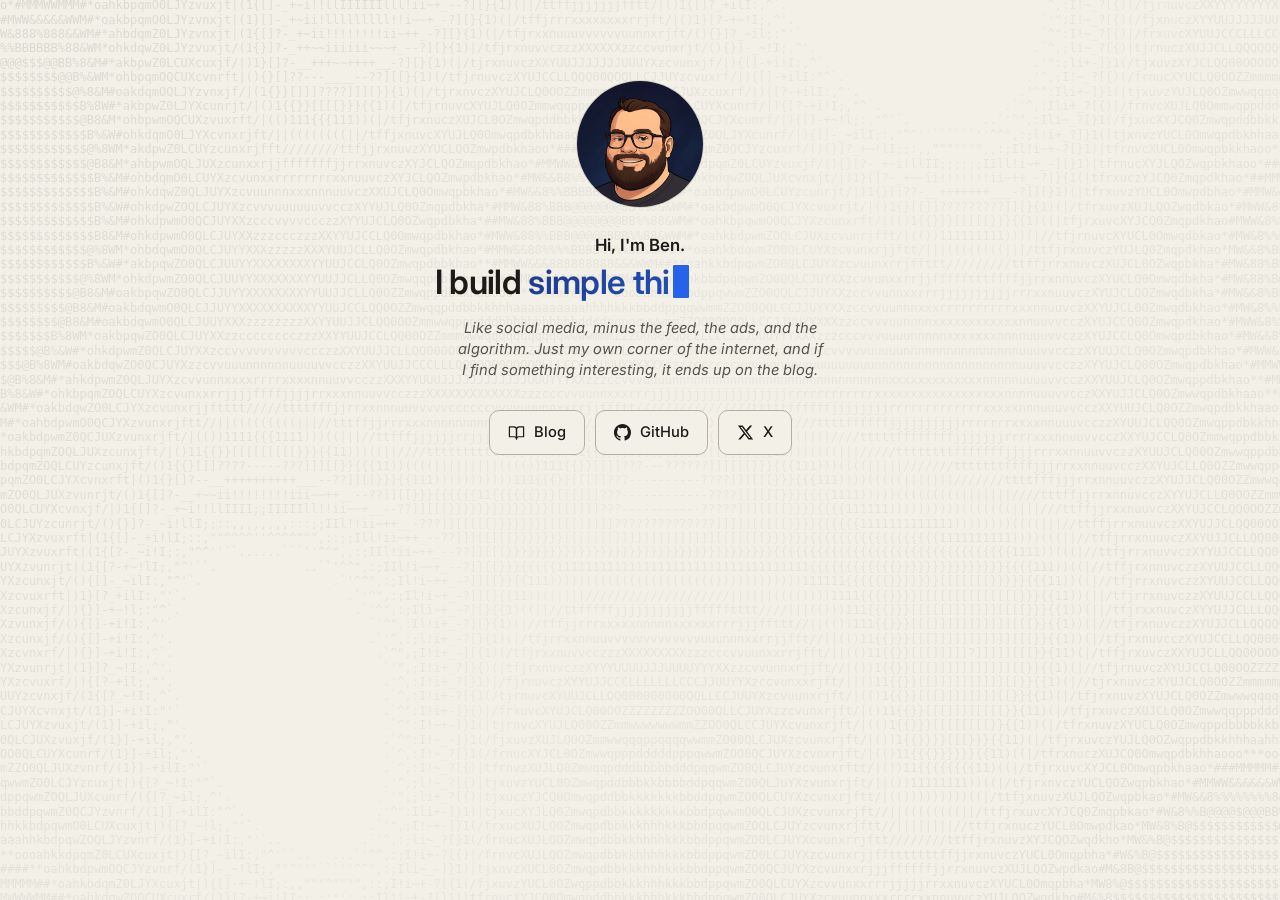
==== commit dae82330: "changes." ====
--- a/index.html
+++ b/index.html
@@ -1,5 +1,5 @@
 <!DOCTYPE html>
-<html lang="en">
+<html lang="en" data-page="home">
 <head>
   <meta charset="utf-8">
   <meta name="viewport" content="width=device-width, initial-scale=1">
@@ -7,9 +7,9 @@
   <meta name="description" content="Personal homepage of Ben.">
   <link rel="preconnect" href="https://fonts.googleapis.com">
   <link rel="preconnect" href="https://fonts.gstatic.com" crossorigin>
-  <link rel="stylesheet" href="https://fonts.googleapis.com/css2?family=Inter:wght@400;500;600&display=swap">
+  <link rel="stylesheet" href="https://fonts.googleapis.com/css2?family=Inter:ital,wght@0,400;0,500;0,600;1,400&display=swap">
   <link rel="stylesheet" href="style.css">
-  <script src="script.js" defer></script>
+  <script src="transitions.js"></script>
   <script src="ascii.js" defer></script>
   <script src="components.js" defer></script>
 </head>
@@ -19,11 +19,7 @@
 
     <p class="lead">Hi, I'm Ben.</p>
     <p class="headline">I build <span class="grad-text"><span class="rotator" data-words="simple things, complex things, things that last, whatever I want">simple things</span></span></p>
-    <div class="intro">
-      <p>This is my small section of the internet, free from &ldquo;Big Tech&rdquo;.<br>
-        Doodle&nbsp;Dad, NOC&nbsp;Engineer, and Cosplaying&nbsp;Developer.</p>
-      <p>No ads, no algorithm, nothing to sell. It's just a place to exist online, and if I stumble onto something interesting, it might end up on the blog.</p>
-    </div>
+    <p class="intro">Like social media, minus the feed, the ads, and the algorithm. Just my own corner of the internet, and if I find something interesting, it ends up on the blog.</p>
 
     <nav class="links" aria-label="Links">
       <a class="link-btn" href="blog.html">
--- a/style.css
+++ b/style.css
@@ -1,12 +1,12 @@
 /* ---------- palette ----------
-   Monochrome: graphite ink and a few grays on ivory paper. The ASCII field
-   uses the graphite --grad-* tones; the one splash of color is the blue
-   gradient on the typed words after "I build". */
+   The home page is graphite on ivory paper. The blog and posts switch to
+   light text on near-black (data-theme="dark" on <html>). The ASCII field
+   uses the --grad-* tones at --ascii-alpha; the one splash of color is the
+   blue gradient on the typed words after "I build". */
 :root {
   --font: "Inter", system-ui, -apple-system, "Segoe UI", Roboto, sans-serif;
   --bg: #f3f0e8;
   --surface: #ece8de;
-  --surface-hover: #e5e0d4;
   --border: #d6d1c5;
   --border-strong: #b3aea2;
   --text: #1c1b19;
@@ -16,11 +16,61 @@
   --grad-from: #1c1b19;
   --grad-mid: #9a968d;
   --grad-to: #46443f;
+  --ascii-alpha: 0.11;
   --blue-from: #1e3a8a;
   --blue-mid: #2563eb;
   --blue-to: #0284c7;
   --blue-grad: linear-gradient(120deg, var(--blue-from), var(--blue-mid), var(--blue-to));
   --mono: ui-monospace, "Cascadia Mono", Consolas, Menlo, monospace;
+}
+
+[data-theme="dark"] {
+  color-scheme: dark;
+  --bg: #0a0a0a;
+  --surface: #181818;
+  --border: #272727;
+  --border-strong: #3d3d3d;
+  --text: #f2f2f2;
+  --muted: #b4b4b4;
+  --faint: #7c7c7c;
+  --accent: #f2f2f2;
+  --grad-from: #f2f2f2;
+  --grad-mid: #6e6e6e;
+  --grad-to: #b8b8b8;
+  --ascii-alpha: 0.09;
+  /* lighter blues, so typed words stay readable on black */
+  --blue-from: #a5c8ff;
+  --blue-mid: #60a5fa;
+  --blue-to: #38bdf8;
+}
+
+/* ---------- page transitions ----------
+   Home <-> blog: the new page wipes across the old one with a wide, soft
+   edge, so light fades into dark (and back) as it sweeps. transitions.js
+   tags which way; every other link keeps the default crossfade. Browsers
+   without cross-document view transitions just change pages. */
+@media (prefers-reduced-motion: no-preference) {
+  @view-transition { navigation: auto; }
+}
+
+html:active-view-transition-type(to-blog, to-home)::view-transition-old(root) { animation: none; }
+html:active-view-transition-type(to-blog)::view-transition-new(root) {
+  -webkit-mask: linear-gradient(to left, #000 40%, transparent 60%) 0 0 / 300% 100% no-repeat;
+  mask: linear-gradient(to left, #000 40%, transparent 60%) 0 0 / 300% 100% no-repeat;
+  animation: wipe-from-right 0.9s cubic-bezier(0.65, 0, 0.35, 1) both;
+}
+html:active-view-transition-type(to-home)::view-transition-new(root) {
+  -webkit-mask: linear-gradient(to right, #000 40%, transparent 60%) 0 0 / 300% 100% no-repeat;
+  mask: linear-gradient(to right, #000 40%, transparent 60%) 0 0 / 300% 100% no-repeat;
+  animation: wipe-from-left 0.9s cubic-bezier(0.65, 0, 0.35, 1) both;
+}
+@keyframes wipe-from-right {
+  from { -webkit-mask-position: 0% 0; mask-position: 0% 0; }
+  to { -webkit-mask-position: 100% 0; mask-position: 100% 0; }
+}
+@keyframes wipe-from-left {
+  from { -webkit-mask-position: 100% 0; mask-position: 100% 0; }
+  to { -webkit-mask-position: 0% 0; mask-position: 0% 0; }
 }
 
 /* ---------- base ---------- */
@@ -75,9 +125,7 @@
 
 a { color: var(--accent); text-decoration: none; }
 a:hover { text-decoration: underline; text-underline-offset: 3px; }
-a:focus-visible { outline: 2px solid var(--accent); outline-offset: 2px; }
-/* Without a link color, links in running text need their underline. */
-.prose a, .page-head a { text-decoration: underline; text-underline-offset: 3px; }
+a:focus-visible, button:focus-visible { outline: 2px solid var(--accent); outline-offset: 2px; }
 
 code {
   font-family: var(--mono);
@@ -103,9 +151,7 @@
 
 .lead { font-size: 1.05rem; font-weight: 600; margin: 0 0 0.2em; }
 .headline { font-size: 2.1rem; font-weight: 600; letter-spacing: -0.02em; line-height: 1.2; margin: 0 0 0.45em; }
-.intro { color: var(--muted); max-width: 500px; margin: 0 auto 24px; }
-.intro p { margin: 0 0 0.6em; text-wrap: balance; }
-.intro p:last-child { margin-bottom: 0; }
+.intro { max-width: 480px; margin: 0 auto 28px; font-size: 0.92rem; font-style: italic; line-height: 1.45; color: var(--muted); text-wrap: balance; }
 
 /* ---------- components rewritten from performative-ui (MIT) ----------
    https://performative-ui.cncl.co. Behavior lives in components.js. */
@@ -159,144 +205,160 @@
 .link-btn svg { flex: none; width: 17px; height: 17px; }
 .link-btn:hover { text-decoration: none; color: var(--bg); background: var(--text); border-color: var(--text); }
 
-/* ---------- page header (inner pages) ---------- */
-.page-head { margin-bottom: 28px; }
-.page-head p { color: var(--muted); margin: 0; }
-
-/* ---------- blog list ---------- */
-.search { margin-bottom: 12px; }
-.search input {
-  width: 100%;
-  padding: 10px 14px;
+/* ---------- back link at the top of the blog and posts ---------- */
+.topbar { max-width: 1120px; margin: 0 auto; padding-top: 28px; }
+.back { display: inline-flex; align-items: center; gap: 6px; font-size: 0.9rem; color: var(--muted); }
+.back:hover { color: var(--text); text-decoration: none; }
+.back svg { width: 16px; height: 16px; }
+
+/* ---------- blog list, after OpenAI News ---------- */
+.blog { max-width: 1120px; padding: 56px 0 96px; }
+/* Same size as the "I build" line on the home page */
+.blog-title { font-size: 2.1rem; font-weight: 600; letter-spacing: -0.02em; line-height: 1.2; margin: 0 0 24px; }
+
+/* Category tabs, built by script.js from each post's data-category */
+.tabs {
+  display: flex;
+  gap: 8px 28px;
+  margin-bottom: 40px;
+  overflow-x: auto;
+  scrollbar-width: none;
+}
+.tab {
+  flex: none;
+  padding: 0;
   font: inherit;
-  color: var(--text);
+  font-size: 1.05rem;
+  font-weight: 500;
+  color: var(--faint);
+  background: none;
+  border: 0;
+  cursor: pointer;
+  transition: color 0.15s;
+}
+.tab:hover, .tab[aria-pressed="true"] { color: var(--text); }
+
+/* As many ~150px cards per row as fit: about six on a desktop, two on a phone. */
+.post-grid { display: grid; grid-template-columns: repeat(auto-fill, minmax(140px, 1fr)); gap: 36px 18px; margin: 0; padding: 0; list-style: none; }
+
+/* Shown only while the list is empty */
+.blog-empty { color: var(--faint); }
+.post-grid:has(li) ~ .blog-empty { display: none; }
+
+.post-card { display: block; color: var(--text); }
+.post-card:hover { text-decoration: none; }
+.post-title { display: block; margin-bottom: 8px; font-size: 0.95rem; line-height: 1.45; letter-spacing: -0.01em; text-wrap: pretty; }
+.post-meta { display: flex; flex-wrap: wrap; gap: 2px 10px; font-size: 0.8rem; }
+.post-meta time { color: var(--faint); }
+
+/* Square covers: put an <img> inside to use a picture, otherwise the cards
+   cycle through six soft gradients. */
+.cover {
+  display: block;
+  aspect-ratio: 1;
+  margin-bottom: 12px;
+  overflow: hidden;
   background: var(--surface);
-  border: 1px solid var(--border);
-  border-radius: 10px;
-}
-.search input::placeholder { color: var(--faint); }
-.search input:focus { outline: none; border-color: var(--accent); }
-
-.post-list { list-style: none; margin: 0; padding: 0; }
-.post-list li + li { border-top: 1px solid var(--border); }
-
-.post {
-  display: grid;
-  grid-template-columns: 1fr auto;
-  gap: 2px 16px;
-  margin: 0 -10px;
-  padding: 14px 10px;
-  color: var(--text);
-  border-radius: 8px;
-}
-.post:hover { text-decoration: none; background: var(--surface); }
-.post-title { font-weight: 600; }
-.post time { color: var(--faint); font-size: 0.85rem; font-variant-numeric: tabular-nums; }
-.post-desc { grid-column: 1 / -1; color: var(--muted); font-size: 0.9rem; }
-
-.empty { color: var(--muted); text-align: center; padding: 24px 0; }
-
-/* ---------- projects ---------- */
-.project-grid { display: grid; grid-template-columns: repeat(2, minmax(0, 1fr)); gap: 12px; }
-
-.project {
+  border-radius: 6px;
+  transition: opacity 0.25s;
+}
+.cover img { display: block; width: 100%; height: 100%; object-fit: cover; }
+.post-card:hover .cover { opacity: 0.85; }
+
+.post-grid > li:nth-child(6n + 1) .cover:empty { background: radial-gradient(90% 80% at 20% 20%, #a5c8ff, transparent 60%), radial-gradient(80% 80% at 85% 80%, #2f5bd3, transparent 65%), linear-gradient(150deg, #23345e, #0d1424); }
+.post-grid > li:nth-child(6n + 2) .cover:empty { background: radial-gradient(85% 75% at 25% 25%, #ececec, transparent 60%), radial-gradient(80% 90% at 80% 85%, #5b616e, transparent 65%), linear-gradient(140deg, #3a3d45, #141518); }
+.post-grid > li:nth-child(6n + 3) .cover:empty { background: radial-gradient(80% 80% at 20% 85%, #6fe3d2, transparent 60%), radial-gradient(85% 75% at 80% 15%, #6aa8ff, transparent 60%), linear-gradient(160deg, #1c3d5c, #0b1a2a); }
+.post-grid > li:nth-child(6n + 4) .cover:empty { background: radial-gradient(80% 70% at 75% 25%, #b9c3ff, transparent 60%), radial-gradient(90% 85% at 20% 80%, #4b3fd0, transparent 65%), linear-gradient(140deg, #231f55, #0e0c22); }
+.post-grid > li:nth-child(6n + 5) .cover:empty { background: radial-gradient(85% 80% at 30% 20%, #d5dde8, transparent 60%), radial-gradient(80% 80% at 80% 85%, #34445c, transparent 65%), linear-gradient(150deg, #263244, #0e141d); }
+.post-grid > li:nth-child(6n + 6) .cover:empty { background: radial-gradient(80% 75% at 80% 20%, #e3f4ff, transparent 55%), radial-gradient(90% 85% at 20% 80%, #2fa3e6, transparent 65%), linear-gradient(160deg, #0f4a70, #072235); }
+
+/* ---------- post pages, after OpenAI's article layout ---------- */
+.article { max-width: 1120px; padding: 72px 0 112px; }
+
+.article-head { max-width: 760px; margin: 0 auto; text-align: center; }
+.article-meta { display: flex; justify-content: center; gap: 14px; margin-bottom: 26px; font-size: 0.9rem; }
+.article-meta span { color: var(--faint); }
+.article-head h1 { margin: 0 0 22px; font-size: clamp(2.4rem, 6vw, 3.6rem); font-weight: 500; line-height: 1.08; letter-spacing: -0.03em; text-wrap: balance; }
+.dek { max-width: 560px; margin: 0 auto; font-size: 1.05rem; text-wrap: balance; }
+
+.article-bar {
   display: flex;
-  flex-direction: column;
-  gap: 6px;
-  padding: 18px;
-  color: var(--text);
-  background: var(--surface);
-  border: 1px solid var(--border);
-  border-radius: 12px;
-  transition: border-color 0.15s, background 0.15s;
-}
-.project:hover { text-decoration: none; background: var(--surface-hover); border-color: var(--accent); }
-.project h2 { font-size: 1rem; margin: 0; }
-.project p { flex: 1; margin: 0; color: var(--muted); font-size: 0.9rem; }
-
-.project-meta { display: flex; align-items: center; gap: 8px; margin-top: 6px; }
-
-.tags { list-style: none; display: flex; flex-wrap: wrap; gap: 6px; margin: 0; padding: 0; }
-.tags li {
-  padding: 1px 8px;
-  font-size: 0.75rem;
-  color: var(--muted);
-  border: 1px solid var(--border);
-  border-radius: 999px;
-}
-
-/* GitHub star count (filled in live by components.js) */
-.stars {
+  align-items: center;
+  gap: 16px;
+  max-width: 620px;
+  margin: 72px auto 0;
+  padding-top: 18px;
+  border-top: 1px solid var(--border);
+}
+.listen, .share {
   display: inline-flex;
   align-items: center;
-  gap: 5px;
-  margin-left: auto;
-  padding: 1px 8px;
-  font-family: var(--mono);
-  font-size: 0.75rem;
-  color: var(--muted);
-  border: 1px solid var(--border);
-  border-radius: 999px;
-}
-.stars svg { width: 12px; height: 12px; color: var(--accent); }
-
-/* ---------- resume ---------- */
-.job { display: grid; grid-template-columns: 1fr auto; gap: 0 16px; padding: 12px 0; }
-.job + .job { border-top: 1px solid var(--border); }
-.job .org { color: var(--muted); font-weight: 400; }
-.job .when { color: var(--faint); font-size: 0.85rem; white-space: nowrap; }
-.job ul { grid-column: 1 / -1; margin: 8px 0 0; padding-left: 1.1em; color: var(--muted); }
-.job li { margin: 2px 0; }
-
-.chips { list-style: none; display: flex; flex-wrap: wrap; gap: 6px; margin: 0; padding: 0; }
-.chips li {
-  padding: 3px 10px;
-  font-size: 0.85rem;
-  background: var(--surface);
-  border: 1px solid var(--border);
-  border-radius: 999px;
-}
-
-/* ---------- blog posts ---------- */
-.prose .meta { color: var(--faint); font-size: 0.875rem; margin-bottom: 28px; }
-.prose ol, .prose ul { padding-left: 1.3em; }
-.prose li { margin: 4px 0; }
-
-/* ---------- footer ---------- */
-footer {
-  display: flex;
-  flex-wrap: wrap;
-  justify-content: space-between;
-  gap: 8px 16px;
-  max-width: 680px;
-  margin: 0 auto;
-  padding: 20px 0 40px;
-  border-top: 1px solid var(--border);
-  color: var(--faint);
-  font-size: 0.85rem;
-}
-footer a { color: var(--muted); }
-footer a:hover { color: var(--text); }
+  gap: 10px;
+  padding: 0;
+  font: inherit;
+  font-size: 0.92rem;
+  font-weight: 500;
+  color: var(--text);
+  background: none;
+  border: 0;
+  cursor: pointer;
+}
+.share { margin-left: auto; }
+.share svg { width: 15px; height: 15px; }
+.share:hover .share-label { text-decoration: underline; text-underline-offset: 3px; }
+
+.listen-icon { display: grid; place-items: center; width: 30px; height: 30px; background: var(--surface); border-radius: 50%; transition: background 0.15s; }
+.listen:hover .listen-icon { background: var(--border-strong); }
+.listen-icon svg { width: 12px; height: 12px; }
+.listen .icon-pause, .listen.is-playing .icon-play { display: none; }
+.listen.is-playing .icon-pause { display: block; }
+.listen-time { padding-left: 12px; color: var(--muted); border-left: 1px solid var(--border); font-variant-numeric: tabular-nums; }
+
+/* Sidebar contents on the left, reading column in the middle */
+.article-layout { display: grid; grid-template-columns: 1fr minmax(0, 620px) 1fr; column-gap: 40px; margin-top: 56px; }
+
+.toc { position: sticky; top: 32px; grid-column: 1; align-self: start; justify-self: start; max-width: 200px; font-size: 0.8rem; }
+.toc a { display: block; padding: 4px 0; line-height: 1.35; color: var(--faint); }
+.toc a:hover { color: var(--text); text-decoration: none; }
+.toc a.is-active { color: var(--text); }
+.toc a.sub { padding-left: 12px; }
+
+.article-body { grid-column: 2; font-size: 1.06rem; line-height: 1.7; }
+.article-body p { margin: 0 0 1.2em; }
+.article-body h2 { margin: 2.2em 0 0.6em; font-size: 1.5rem; font-weight: 500; letter-spacing: -0.01em; scroll-margin-top: 24px; }
+.article-body h3 { margin: 1.8em 0 0.5em; font-size: 1.15rem; font-weight: 500; scroll-margin-top: 24px; }
+.article-body ul, .article-body ol { margin: 0 0 1.2em; padding-left: 1.3em; }
+.article-body li { margin: 0.4em 0; }
+.article-body a { text-decoration: underline; text-decoration-thickness: 1px; text-underline-offset: 3px; }
 
 /* ---------- small screens ---------- */
+@media (max-width: 1000px) {
+  .article-layout { grid-template-columns: minmax(0, 620px); justify-content: center; }
+  .toc { display: none; }
+  .article-body { grid-column: 1; }
+}
+
 @media (max-width: 600px) {
   main { padding-top: 40px; }
   .home { padding-top: 48px; }
-
-  .project-grid { grid-template-columns: 1fr; }
-
   .headline { font-size: 1.6rem; }
+
+  .blog { padding-top: 36px; }
+  .blog-title { font-size: 1.6rem; }
+
+  .article { padding-top: 44px; }
+  .article-bar { margin-top: 48px; }
 }
 
 @media (prefers-reduced-motion: reduce) {
-  .link-btn, .project { transition: none; }
+  .link-btn, .tab, .cover, .listen-icon { transition: none; }
   .grad-text, .rotator-cursor { animation: none; }
 }
 
 @media print {
-  :root {
+  :root, [data-theme] {
     --bg: #fff; --surface: #fff; --text: #000; --muted: #333; --faint: #555; --border: #ccc; --accent: #000;
   }
   main { padding-top: 0; }
-  footer, .search, .bg-ascii { display: none; }
-}
+  .topbar, .bg-ascii, .article-bar, .toc { display: none; }
+}
